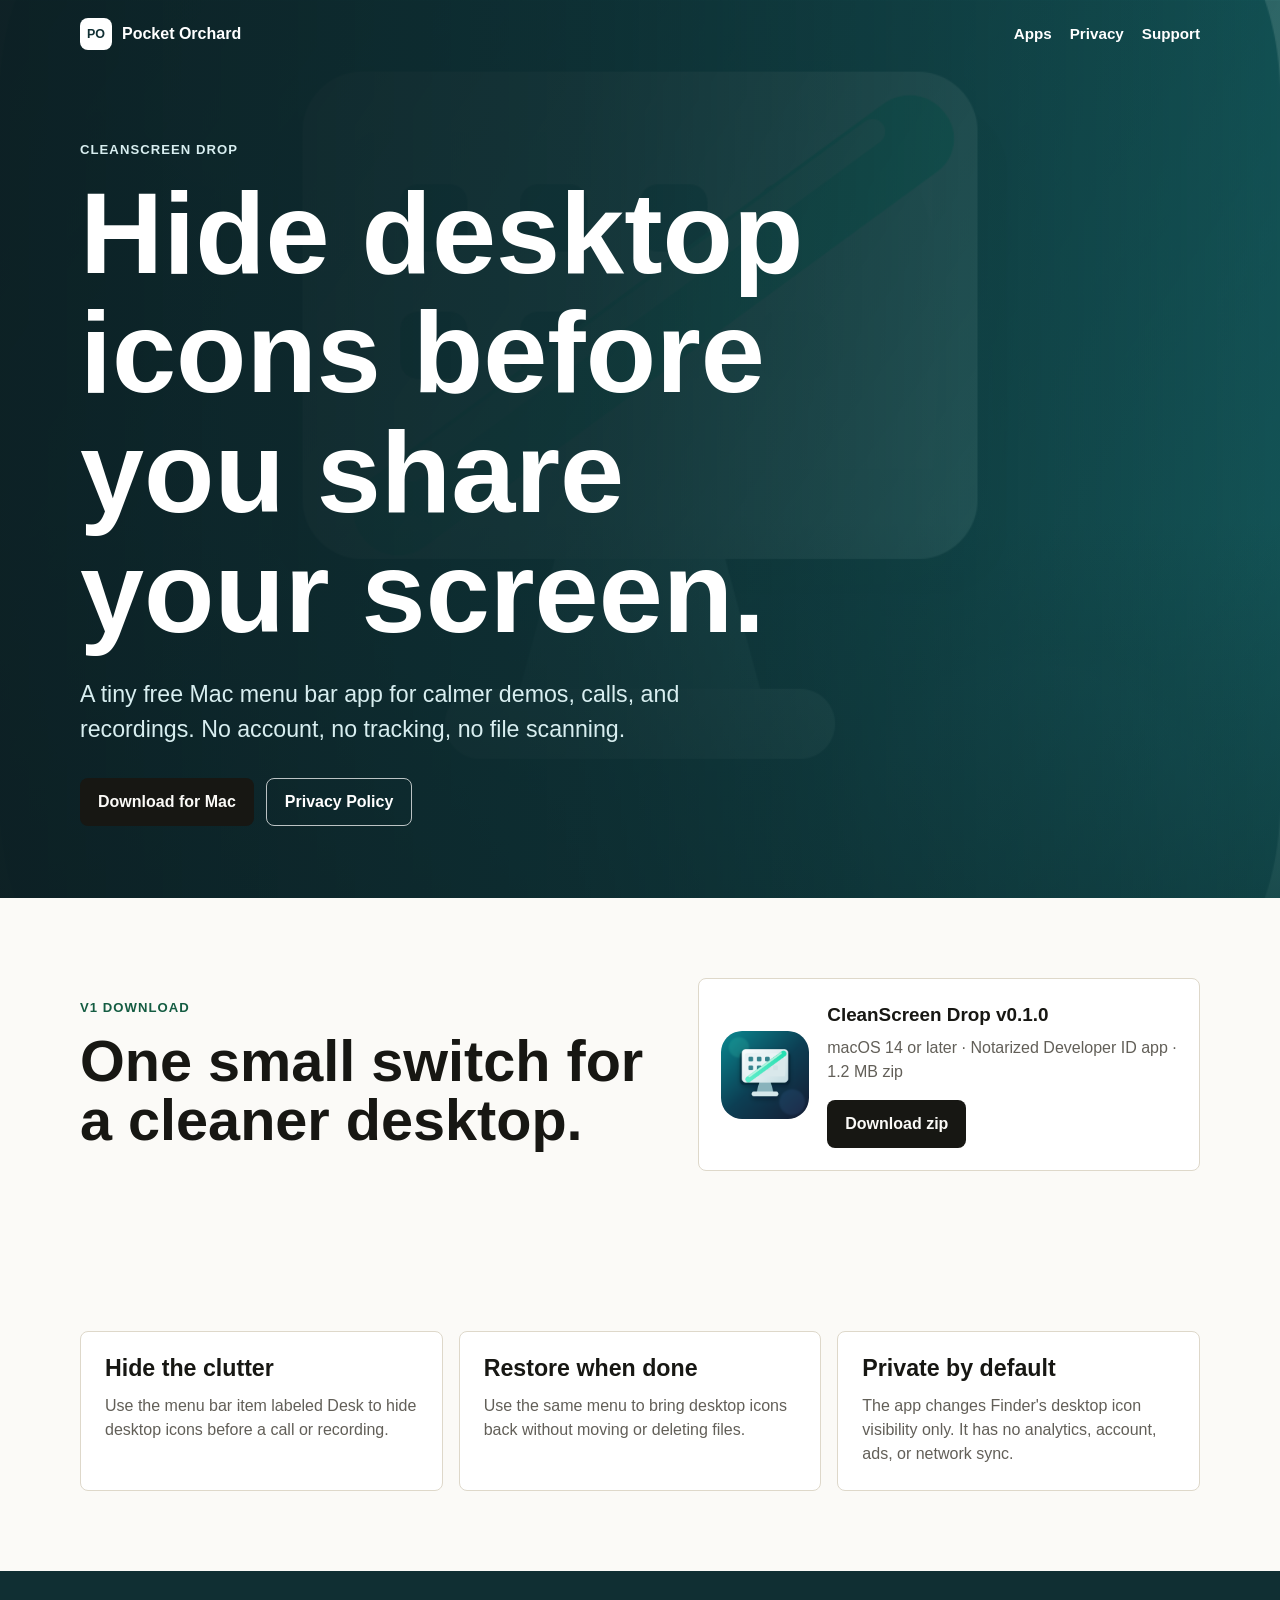
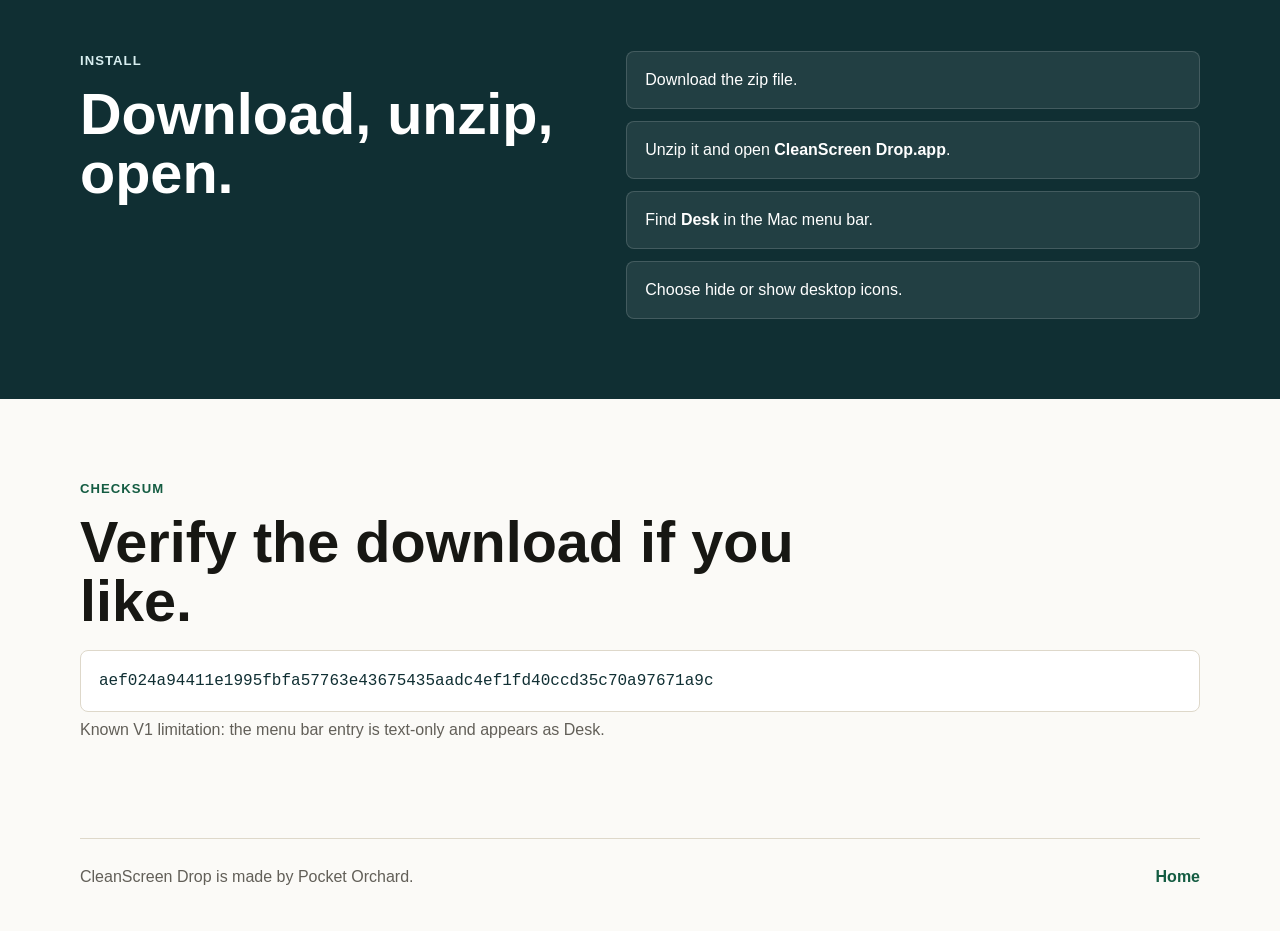
==== apps/cleanscreen-drop/index.html @ 30153945 "Add CleanScreen Drop to Pocket Orchard" ====
<!doctype html>
<html lang="en">
  <head>
    <meta charset="utf-8">
    <meta name="viewport" content="width=device-width, initial-scale=1">
    <title>CleanScreen Drop - Pocket Orchard</title>
    <meta name="description" content="CleanScreen Drop is a tiny free Mac menu bar app that hides and restores desktop icons before screen sharing or recording.">
    <link rel="stylesheet" href="../../styles.css">
  </head>
  <body class="theme-cleanscreen">
    <header class="site-header">
      <a class="brand" href="../../" aria-label="Pocket Orchard home">
        <span class="brand-mark" aria-hidden="true">PO</span>
        <span>Pocket Orchard</span>
      </a>
      <nav class="top-nav" aria-label="Main navigation">
        <a href="../../#apps">Apps</a>
        <a href="privacy.html">Privacy</a>
        <a href="support.html">Support</a>
      </nav>
    </header>

    <main>
      <section class="hero hero-cleanscreen">
        <div class="hero-copy">
          <p class="eyebrow">CleanScreen Drop</p>
          <h1>Hide desktop icons before you share your screen.</h1>
          <p class="lede">
            A tiny free Mac menu bar app for calmer demos, calls, and recordings. No account, no tracking, no file scanning.
          </p>
          <div class="actions" aria-label="CleanScreen Drop links">
            <a class="button primary" href="https://github.com/zhaibin2018/pocket-orchard/releases/download/cleanscreen-drop-v0.1.0/CleanScreen-Drop-v0.1.0-b1-a8a85cc.zip">Download for Mac</a>
            <a class="button secondary" href="privacy.html">Privacy Policy</a>
          </div>
        </div>
      </section>

      <section class="section product-strip">
        <div>
          <p class="eyebrow">V1 download</p>
          <h2>One small switch for a cleaner desktop.</h2>
        </div>
        <div class="download-panel">
          <img class="download-icon" src="../../assets/cleanscreen-drop/icon.png" alt="CleanScreen Drop app icon.">
          <div>
            <p class="download-title">CleanScreen Drop v0.1.0</p>
            <p class="download-meta">macOS 14 or later · Notarized Developer ID app · 1.2 MB zip</p>
            <a class="button primary" href="https://github.com/zhaibin2018/pocket-orchard/releases/download/cleanscreen-drop-v0.1.0/CleanScreen-Drop-v0.1.0-b1-a8a85cc.zip">Download zip</a>
          </div>
        </div>
      </section>

      <section class="section">
        <div class="feature-grid">
          <article>
            <h3>Hide the clutter</h3>
            <p>Use the menu bar item labeled Desk to hide desktop icons before a call or recording.</p>
          </article>
          <article>
            <h3>Restore when done</h3>
            <p>Use the same menu to bring desktop icons back without moving or deleting files.</p>
          </article>
          <article>
            <h3>Private by default</h3>
            <p>The app changes Finder's desktop icon visibility only. It has no analytics, account, ads, or network sync.</p>
          </article>
        </div>
      </section>

      <section class="section detail-band">
        <div>
          <p class="eyebrow">Install</p>
          <h2>Download, unzip, open.</h2>
        </div>
        <ol class="steps">
          <li>Download the zip file.</li>
          <li>Unzip it and open <strong>CleanScreen Drop.app</strong>.</li>
          <li>Find <strong>Desk</strong> in the Mac menu bar.</li>
          <li>Choose hide or show desktop icons.</li>
        </ol>
      </section>

      <section class="section checksum-section">
        <p class="eyebrow">Checksum</p>
        <h2>Verify the download if you like.</h2>
        <code class="checksum">aef024a94411e1995fbfa57763e43675435aadc4ef1fd40ccd35c70a97671a9c</code>
        <p class="fine-print">Known V1 limitation: the menu bar entry is text-only and appears as Desk.</p>
      </section>
    </main>

    <footer class="site-footer">
      <p>CleanScreen Drop is made by Pocket Orchard.</p>
      <p><a href="../../">Home</a></p>
    </footer>
  </body>
</html>
---- styles.css ----
:root {
  color-scheme: light;
  --background: #fbfaf7;
  --foreground: #171713;
  --muted: #625f58;
  --panel: #ffffff;
  --panel-soft: #f2eee5;
  --border: #ded8ca;
  --accent: #2f7d5c;
  --accent-strong: #145c42;
  --coral: #f47662;
  --blue: #2775b8;
  --teal-dark: #102f33;
  --teal: #1e8b8d;
  --sky: #d8eef0;
  --shadow: 0 24px 80px rgba(28, 31, 26, 0.18);
}

* {
  box-sizing: border-box;
}

html {
  scroll-behavior: smooth;
}

body {
  margin: 0;
  background: var(--background);
  color: var(--foreground);
  font-family: -apple-system, BlinkMacSystemFont, "Segoe UI", sans-serif;
  line-height: 1.5;
}

img {
  display: block;
  max-width: 100%;
}

a {
  color: var(--accent-strong);
  font-weight: 700;
  text-decoration: none;
}

a:hover {
  text-decoration: underline;
}

.site-header {
  align-items: center;
  display: flex;
  gap: 24px;
  justify-content: space-between;
  left: 50%;
  padding: 18px 0;
  position: absolute;
  top: 0;
  transform: translateX(-50%);
  width: min(1120px, calc(100% - 40px));
  z-index: 3;
}

.site-header.simple {
  position: static;
  transform: none;
  width: min(960px, calc(100% - 40px));
  margin: 0 auto;
}

.theme-cleanscreen .site-header {
  color: #ffffff;
}

.theme-cleanscreen .brand-mark {
  background: #ffffff;
  color: var(--teal-dark);
}

.brand {
  align-items: center;
  color: inherit;
  display: inline-flex;
  gap: 10px;
  min-width: max-content;
}

.brand-mark {
  align-items: center;
  background: var(--foreground);
  border-radius: 8px;
  color: var(--background);
  display: inline-flex;
  font-size: 0.78rem;
  font-weight: 850;
  height: 32px;
  justify-content: center;
  width: 32px;
}

.top-nav {
  align-items: center;
  display: flex;
  flex-wrap: wrap;
  gap: 18px;
  justify-content: flex-end;
}

.top-nav a {
  color: inherit;
  font-size: 0.95rem;
}

.hero {
  align-items: flex-end;
  background-position: center;
  background-size: cover;
  display: flex;
  min-height: 86svh;
  padding: 140px max(24px, calc((100vw - 1120px) / 2)) 72px;
  position: relative;
}

.hero::before {
  background:
    linear-gradient(90deg, rgba(251, 250, 247, 0.98) 0%, rgba(251, 250, 247, 0.9) 34%, rgba(251, 250, 247, 0.42) 72%, rgba(251, 250, 247, 0.12) 100%),
    linear-gradient(0deg, rgba(251, 250, 247, 0.94) 0%, rgba(251, 250, 247, 0) 32%);
  content: "";
  inset: 0;
  position: absolute;
}

.hero-home {
  background-image: url("assets/tiny-mood-garden/month.jpg");
}

.hero-app {
  background-image: url("assets/tiny-mood-garden/today.jpg");
}

.hero-cleanscreen {
  background:
    linear-gradient(125deg, rgba(15, 45, 50, 0.94), rgba(21, 91, 89, 0.78)),
    url("assets/cleanscreen-drop/icon.png");
  background-position: center;
  background-size: cover;
  color: #ffffff;
}

.hero-cleanscreen::before {
  background:
    linear-gradient(90deg, rgba(12, 30, 34, 0.88) 0%, rgba(13, 43, 47, 0.76) 45%, rgba(18, 96, 96, 0.3) 100%),
    linear-gradient(0deg, rgba(13, 43, 47, 0.72) 0%, rgba(13, 43, 47, 0) 42%);
}

.hero-cleanscreen .eyebrow,
.hero-cleanscreen .lede {
  color: var(--sky);
}

.hero-cleanscreen .button.secondary {
  border-color: rgba(255, 255, 255, 0.72);
  color: #ffffff;
}

.hero-copy {
  max-width: 760px;
  position: relative;
  z-index: 1;
}

.eyebrow {
  color: var(--accent-strong);
  font-size: 0.82rem;
  font-weight: 850;
  letter-spacing: 0.08em;
  margin: 0 0 14px;
  text-transform: uppercase;
}

h1,
h2,
h3 {
  line-height: 1.04;
  margin: 0;
}

h1 {
  font-size: clamp(3.5rem, 9vw, 7.5rem);
  letter-spacing: 0;
}

h2 {
  font-size: clamp(2rem, 4.5vw, 4rem);
  letter-spacing: 0;
  max-width: 820px;
}

h3 {
  font-size: clamp(1.6rem, 3vw, 2.5rem);
  letter-spacing: 0;
}

.lede {
  color: var(--muted);
  font-size: clamp(1.12rem, 2vw, 1.45rem);
  max-width: 660px;
  margin: 24px 0 0;
}

.actions {
  display: flex;
  flex-wrap: wrap;
  gap: 12px;
  margin-top: 32px;
}

.button {
  align-items: center;
  border-radius: 8px;
  display: inline-flex;
  justify-content: center;
  min-height: 48px;
  padding: 0 18px;
}

.button.primary {
  background: var(--foreground);
  color: var(--background);
}

.button.secondary {
  border: 1px solid var(--border);
  color: var(--foreground);
}

.section {
  padding: 80px max(24px, calc((100vw - 1120px) / 2));
}

.section-heading {
  margin-bottom: 34px;
}

.app-feature {
  align-items: center;
  background: var(--panel-soft);
  border: 1px solid var(--border);
  border-radius: 8px;
  display: grid;
  gap: 36px;
  grid-template-columns: minmax(0, 0.95fr) minmax(280px, 1.05fr);
  min-height: 520px;
  overflow: hidden;
  padding: 34px;
}

.app-feature + .app-feature {
  margin-top: 24px;
}

.app-feature-mac {
  background:
    linear-gradient(135deg, rgba(216, 238, 240, 0.82), rgba(255, 255, 255, 0.72)),
    var(--panel);
  border-color: rgba(30, 139, 141, 0.24);
}

.app-kicker {
  color: var(--coral);
  font-weight: 800;
  margin: 0 0 12px;
}

.app-kicker.mac {
  color: var(--teal);
}

.app-copy p {
  color: var(--muted);
  font-size: 1.15rem;
  margin: 18px 0 0;
  max-width: 520px;
}

.link-row {
  display: flex;
  flex-wrap: wrap;
  gap: 18px;
  margin-top: 28px;
}

.device-pair {
  align-items: center;
  display: grid;
  grid-template-columns: 1fr 1fr;
  margin: 0;
  min-height: 480px;
  position: relative;
}

.phone-shot {
  aspect-ratio: 1320 / 2868;
  border: 1px solid rgba(255, 255, 255, 0.2);
  border-radius: 28px;
  box-shadow: var(--shadow);
  height: min(58vw, 620px);
  object-fit: cover;
  object-position: top center;
}

.phone-shot.front {
  justify-self: end;
  position: relative;
  z-index: 2;
}

.phone-shot.back {
  filter: saturate(0.92);
  justify-self: start;
  margin-left: -44px;
  opacity: 0.74;
  transform: translateY(34px) scale(0.88);
}

.mac-preview {
  align-items: center;
  display: grid;
  margin: 0;
  min-height: 420px;
  position: relative;
}

.mac-window {
  align-self: center;
  background: linear-gradient(140deg, #12353a, #1e7272);
  border: 1px solid rgba(255, 255, 255, 0.36);
  border-radius: 8px;
  box-shadow: var(--shadow);
  height: min(38vw, 360px);
  justify-self: center;
  overflow: hidden;
  position: relative;
  width: min(100%, 520px);
}

.mac-window-bar {
  align-items: center;
  background: rgba(8, 25, 29, 0.48);
  display: flex;
  gap: 8px;
  height: 34px;
  padding: 0 14px;
}

.mac-window-bar span {
  background: rgba(255, 255, 255, 0.76);
  border-radius: 999px;
  height: 10px;
  width: 10px;
}

.desktop-grid {
  display: grid;
  gap: 16px;
  grid-template-columns: repeat(3, 64px);
  left: 34px;
  position: absolute;
  top: 72px;
}

.desktop-grid span {
  background: rgba(255, 255, 255, 0.42);
  border-radius: 8px;
  height: 52px;
}

.menu-pill {
  background: rgba(255, 255, 255, 0.92);
  border-radius: 999px;
  color: var(--teal-dark);
  font-weight: 850;
  padding: 9px 16px;
  position: absolute;
  right: 24px;
  top: 50px;
}

.app-icon {
  border-radius: 25%;
  box-shadow: 0 18px 50px rgba(14, 45, 48, 0.34);
  height: 150px;
  justify-self: start;
  margin-left: -70px;
  margin-top: 160px;
  position: relative;
  width: 150px;
}

.feature-grid {
  display: grid;
  gap: 16px;
  grid-template-columns: repeat(3, minmax(0, 1fr));
}

.feature-grid article {
  background: var(--panel);
  border: 1px solid var(--border);
  border-radius: 8px;
  padding: 24px;
}

.feature-grid h3 {
  font-size: 1.45rem;
}

.feature-grid p {
  color: var(--muted);
  margin: 14px 0 0;
}

.product-strip {
  align-items: center;
  display: grid;
  gap: 28px;
  grid-template-columns: minmax(0, 1fr) minmax(320px, 0.85fr);
}

.download-panel {
  align-items: center;
  background: var(--panel);
  border: 1px solid var(--border);
  border-radius: 8px;
  display: flex;
  gap: 18px;
  padding: 22px;
}

.download-icon {
  border-radius: 24%;
  flex: 0 0 auto;
  height: 88px;
  width: 88px;
}

.download-title {
  font-size: 1.18rem;
  font-weight: 850;
  margin: 0;
}

.download-meta,
.fine-print {
  color: var(--muted);
  margin: 6px 0 16px;
}

.detail-band {
  align-items: start;
  background: var(--teal-dark);
  color: #ffffff;
  display: grid;
  gap: 30px;
  grid-template-columns: minmax(0, 0.9fr) minmax(280px, 1fr);
}

.detail-band .eyebrow,
.detail-band p {
  color: var(--sky);
}

.steps {
  counter-reset: steps;
  display: grid;
  gap: 12px;
  list-style: none;
  margin: 0;
  padding: 0;
}

.steps li {
  background: rgba(255, 255, 255, 0.08);
  border: 1px solid rgba(255, 255, 255, 0.15);
  border-radius: 8px;
  padding: 16px 18px;
}

.checksum-section h2 {
  margin-bottom: 18px;
}

.checksum {
  background: var(--panel);
  border: 1px solid var(--border);
  border-radius: 8px;
  color: var(--teal-dark);
  display: block;
  font-family: ui-monospace, SFMono-Regular, Menlo, Monaco, Consolas, monospace;
  overflow-wrap: anywhere;
  padding: 18px;
}

.document-page {
  margin: 0 auto;
  width: min(960px, calc(100% - 40px));
}

.document-hero {
  padding: 86px 0 44px;
}

.document-hero h1 {
  font-size: clamp(3.2rem, 8vw, 6rem);
}

.document-body {
  border-top: 1px solid var(--border);
  padding: 34px 0 86px;
}

.document-body h2 {
  font-size: 1.45rem;
  margin: 34px 0 10px;
}

.document-body h2:first-child {
  margin-top: 0;
}

.document-body p {
  color: var(--muted);
  font-size: 1.08rem;
  margin: 0 0 14px;
  max-width: 760px;
}

.site-footer {
  align-items: center;
  border-top: 1px solid var(--border);
  color: var(--muted);
  display: flex;
  flex-wrap: wrap;
  gap: 16px;
  justify-content: space-between;
  margin: 0 auto;
  padding: 26px 0 42px;
  width: min(1120px, calc(100% - 40px));
}

.site-footer p {
  margin: 0;
}

@media (max-width: 760px) {
  .site-header,
  .site-header.simple,
  .site-footer {
    width: min(100% - 28px, 1120px);
  }

  .site-header {
    align-items: flex-start;
    flex-direction: column;
    gap: 12px;
  }

  .top-nav {
    justify-content: flex-start;
  }

  .hero {
    min-height: 84svh;
    padding: 154px 14px 48px;
  }

  .hero::before {
    background:
      linear-gradient(0deg, rgba(251, 250, 247, 0.98) 0%, rgba(251, 250, 247, 0.92) 52%, rgba(251, 250, 247, 0.32) 100%),
      linear-gradient(90deg, rgba(251, 250, 247, 0.96) 0%, rgba(251, 250, 247, 0.34) 100%);
  }

  .hero-cleanscreen::before {
    background:
      linear-gradient(0deg, rgba(12, 30, 34, 0.92) 0%, rgba(12, 30, 34, 0.82) 58%, rgba(18, 96, 96, 0.4) 100%),
      linear-gradient(90deg, rgba(12, 30, 34, 0.92) 0%, rgba(12, 30, 34, 0.34) 100%);
  }

  .section {
    padding: 56px 14px;
  }

  .app-feature {
    grid-template-columns: 1fr;
    padding: 24px;
  }

  .product-strip,
  .detail-band {
    grid-template-columns: 1fr;
  }

  .device-pair {
    min-height: 430px;
  }

  .phone-shot {
    border-radius: 22px;
    height: 410px;
  }

  .phone-shot.back {
    margin-left: -32px;
  }

  .mac-preview {
    min-height: 320px;
  }

  .mac-window {
    height: 280px;
    justify-self: center;
    width: 100%;
  }

  .desktop-grid {
    gap: 12px;
    grid-template-columns: repeat(3, 48px);
  }

  .desktop-grid span {
    height: 42px;
  }

  .app-icon {
    height: 104px;
    margin-left: 24px;
    margin-top: -110px;
    width: 104px;
  }

  .feature-grid {
    grid-template-columns: 1fr;
  }

  .document-page {
    width: min(100% - 28px, 960px);
  }
}
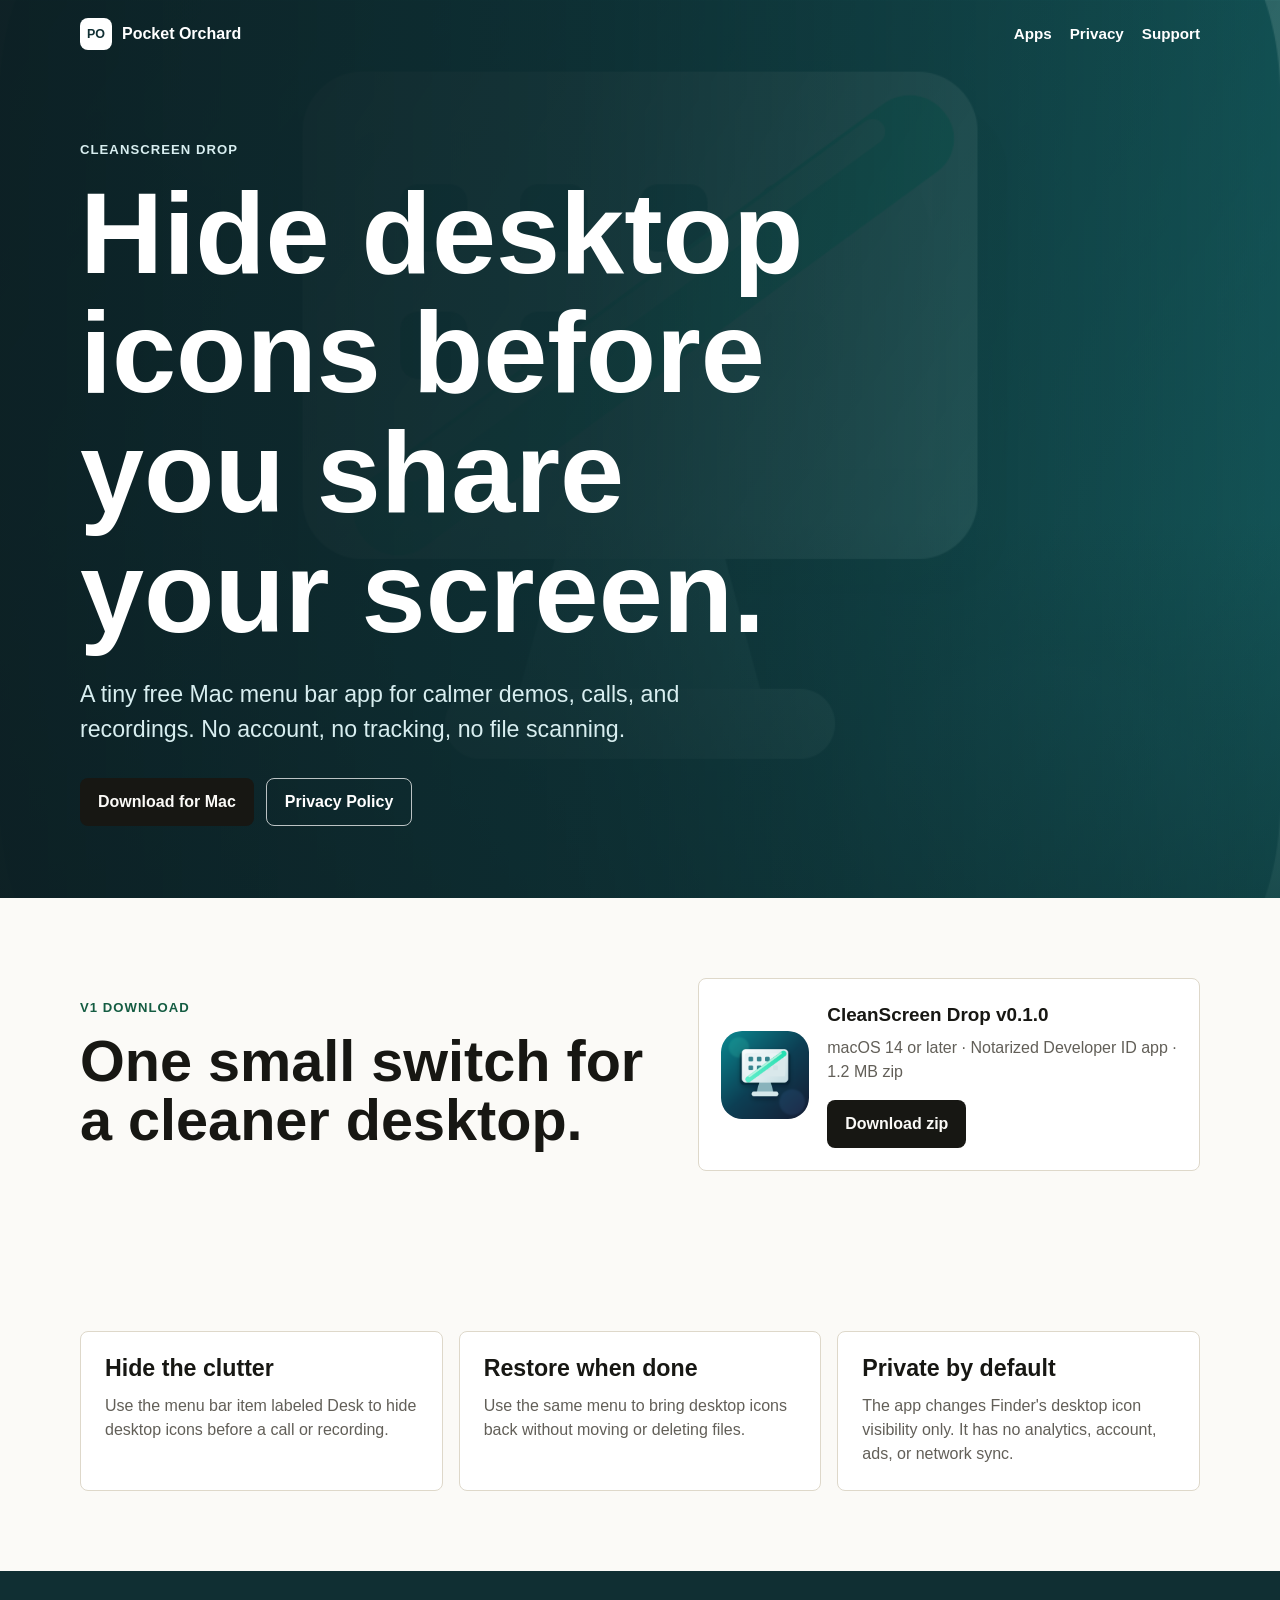
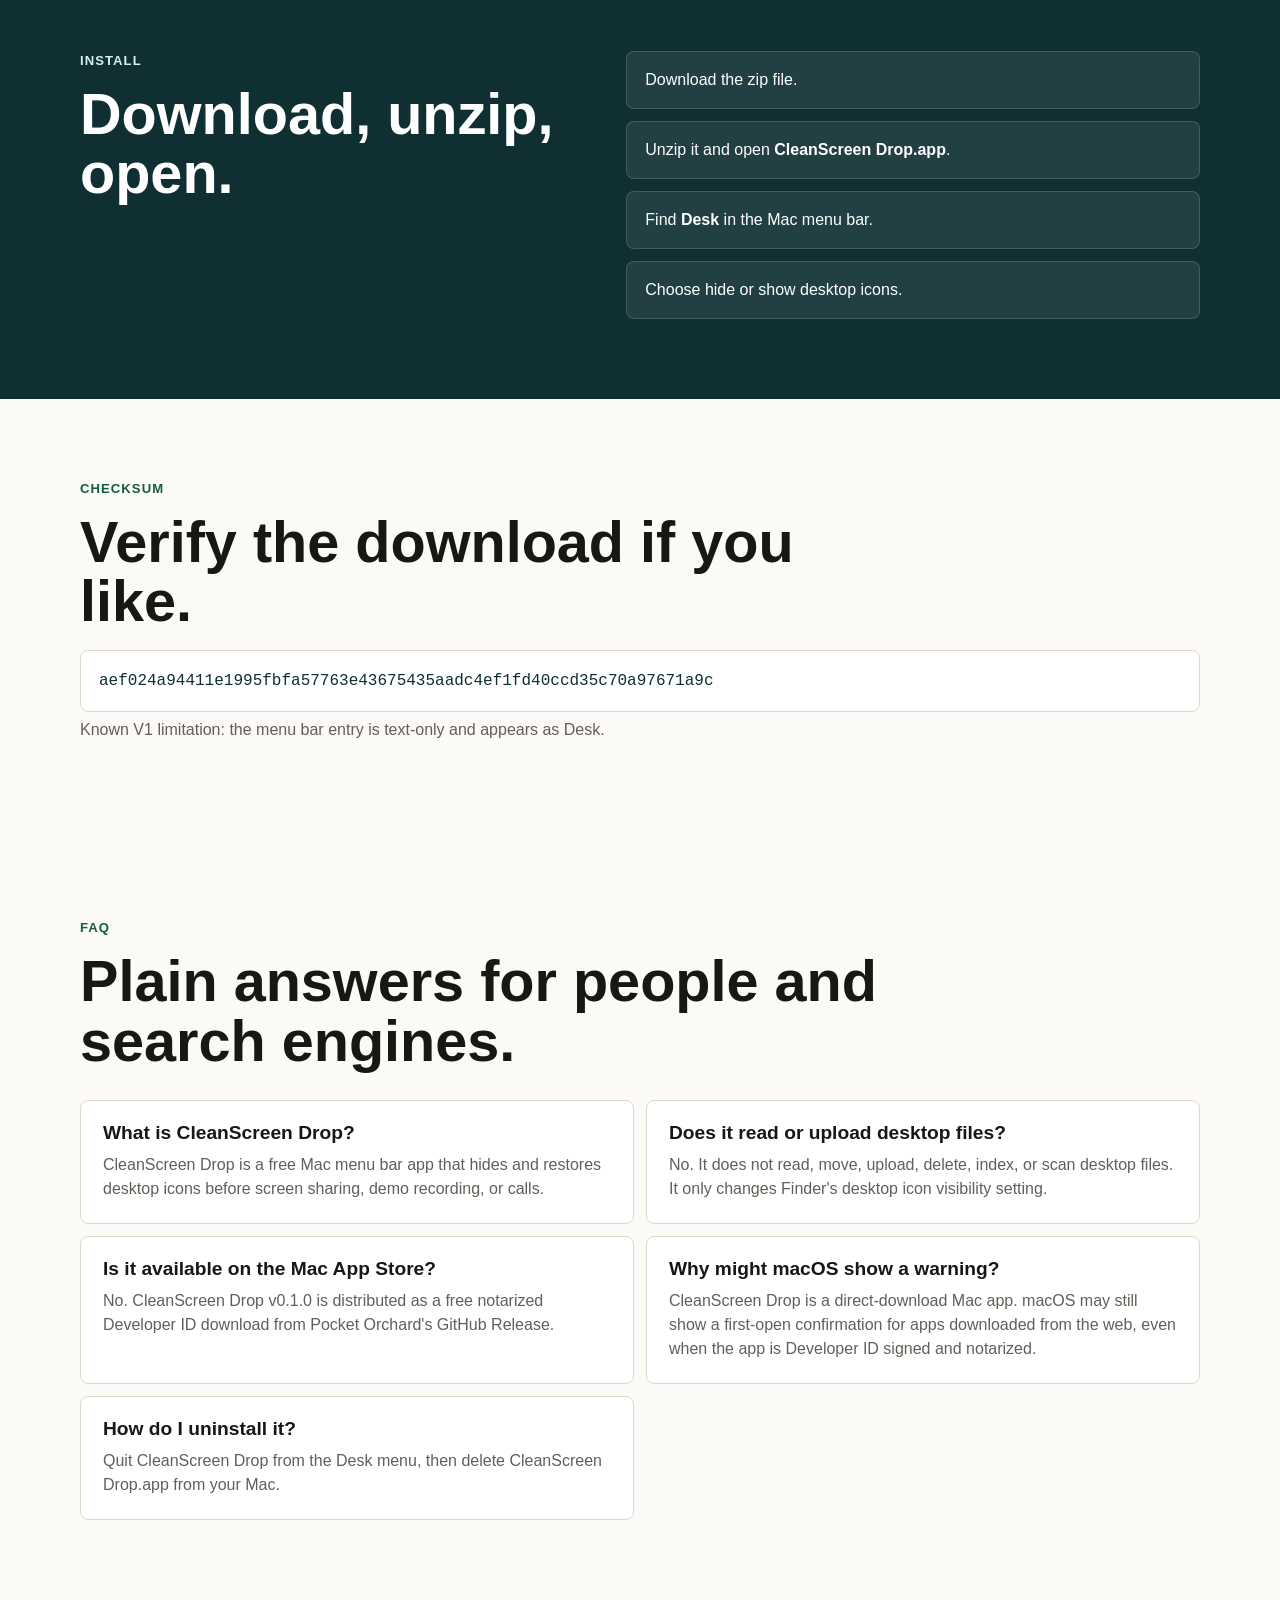
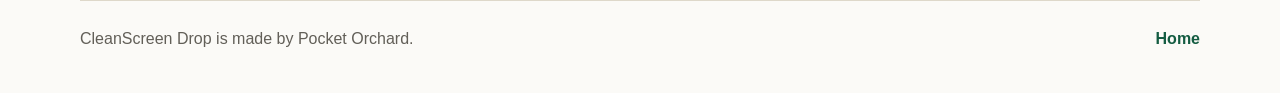
==== commit e6b84e1e: "Add CleanScreen FAQ structured data" ====
--- a/apps/cleanscreen-drop/index.html
+++ b/apps/cleanscreen-drop/index.html
@@ -3,9 +3,91 @@
   <head>
     <meta charset="utf-8">
     <meta name="viewport" content="width=device-width, initial-scale=1">
-    <title>CleanScreen Drop - Pocket Orchard</title>
-    <meta name="description" content="CleanScreen Drop is a tiny free Mac menu bar app that hides and restores desktop icons before screen sharing or recording.">
+    <title>CleanScreen Drop - Hide Desktop Icons Before Screen Sharing</title>
+    <meta name="description" content="CleanScreen Drop is a free Mac menu bar app that hides and restores desktop icons before screen sharing, demo recording, or calls. No account, tracking, or file scanning.">
+    <link rel="canonical" href="https://zhaibin2018.github.io/pocket-orchard/apps/cleanscreen-drop/">
+    <meta property="og:type" content="website">
+    <meta property="og:title" content="CleanScreen Drop">
+    <meta property="og:description" content="A free Mac menu bar app that hides desktop icons before screen sharing or recording.">
+    <meta property="og:url" content="https://zhaibin2018.github.io/pocket-orchard/apps/cleanscreen-drop/">
+    <meta property="og:image" content="https://zhaibin2018.github.io/pocket-orchard/assets/cleanscreen-drop/icon.png">
+    <meta name="twitter:card" content="summary">
+    <meta name="twitter:title" content="CleanScreen Drop">
+    <meta name="twitter:description" content="Hide desktop icons before screen sharing or recording on Mac.">
+    <meta name="twitter:image" content="https://zhaibin2018.github.io/pocket-orchard/assets/cleanscreen-drop/icon.png">
     <link rel="stylesheet" href="../../styles.css">
+    <script type="application/ld+json">
+      {
+        "@context": "https://schema.org",
+        "@type": "SoftwareApplication",
+        "name": "CleanScreen Drop",
+        "applicationCategory": "UtilitiesApplication",
+        "operatingSystem": "macOS 14 or later",
+        "softwareVersion": "0.1.0",
+        "description": "A free Mac menu bar app that hides and restores desktop icons before screen sharing, demo recording, or calls.",
+        "url": "https://zhaibin2018.github.io/pocket-orchard/apps/cleanscreen-drop/",
+        "downloadUrl": "https://github.com/zhaibin2018/pocket-orchard/releases/download/cleanscreen-drop-v0.1.0/CleanScreen-Drop-v0.1.0-b1-a8a85cc.zip",
+        "image": "https://zhaibin2018.github.io/pocket-orchard/assets/cleanscreen-drop/icon.png",
+        "offers": {
+          "@type": "Offer",
+          "price": "0",
+          "priceCurrency": "USD"
+        },
+        "publisher": {
+          "@type": "Organization",
+          "name": "Pocket Orchard",
+          "url": "https://zhaibin2018.github.io/pocket-orchard/"
+        }
+      }
+    </script>
+    <script type="application/ld+json">
+      {
+        "@context": "https://schema.org",
+        "@type": "FAQPage",
+        "mainEntity": [
+          {
+            "@type": "Question",
+            "name": "What is CleanScreen Drop?",
+            "acceptedAnswer": {
+              "@type": "Answer",
+              "text": "CleanScreen Drop is a free Mac menu bar app that hides and restores desktop icons before screen sharing, demo recording, or calls."
+            }
+          },
+          {
+            "@type": "Question",
+            "name": "Does CleanScreen Drop read or upload desktop files?",
+            "acceptedAnswer": {
+              "@type": "Answer",
+              "text": "No. CleanScreen Drop does not read, move, upload, delete, index, or scan desktop files. It only changes Finder's desktop icon visibility setting."
+            }
+          },
+          {
+            "@type": "Question",
+            "name": "Is CleanScreen Drop available on the Mac App Store?",
+            "acceptedAnswer": {
+              "@type": "Answer",
+              "text": "No. CleanScreen Drop v0.1.0 is distributed as a free notarized Developer ID download from Pocket Orchard's GitHub Release."
+            }
+          },
+          {
+            "@type": "Question",
+            "name": "Why might macOS show a warning when opening CleanScreen Drop?",
+            "acceptedAnswer": {
+              "@type": "Answer",
+              "text": "CleanScreen Drop is a direct-download Mac app. macOS may still show a first-open confirmation for apps downloaded from the web, even when the app is Developer ID signed and notarized."
+            }
+          },
+          {
+            "@type": "Question",
+            "name": "How do I uninstall CleanScreen Drop?",
+            "acceptedAnswer": {
+              "@type": "Answer",
+              "text": "Quit CleanScreen Drop from the Desk menu, then delete CleanScreen Drop.app from your Mac."
+            }
+          }
+        ]
+      }
+    </script>
   </head>
   <body class="theme-cleanscreen">
     <header class="site-header">
@@ -86,6 +168,33 @@
         <code class="checksum">aef024a94411e1995fbfa57763e43675435aadc4ef1fd40ccd35c70a97671a9c</code>
         <p class="fine-print">Known V1 limitation: the menu bar entry is text-only and appears as Desk.</p>
       </section>
+
+      <section class="section faq-section">
+        <p class="eyebrow">FAQ</p>
+        <h2>Plain answers for people and search engines.</h2>
+        <div class="faq-list">
+          <article>
+            <h3>What is CleanScreen Drop?</h3>
+            <p>CleanScreen Drop is a free Mac menu bar app that hides and restores desktop icons before screen sharing, demo recording, or calls.</p>
+          </article>
+          <article>
+            <h3>Does it read or upload desktop files?</h3>
+            <p>No. It does not read, move, upload, delete, index, or scan desktop files. It only changes Finder's desktop icon visibility setting.</p>
+          </article>
+          <article>
+            <h3>Is it available on the Mac App Store?</h3>
+            <p>No. CleanScreen Drop v0.1.0 is distributed as a free notarized Developer ID download from Pocket Orchard's GitHub Release.</p>
+          </article>
+          <article>
+            <h3>Why might macOS show a warning?</h3>
+            <p>CleanScreen Drop is a direct-download Mac app. macOS may still show a first-open confirmation for apps downloaded from the web, even when the app is Developer ID signed and notarized.</p>
+          </article>
+          <article>
+            <h3>How do I uninstall it?</h3>
+            <p>Quit CleanScreen Drop from the Desk menu, then delete CleanScreen Drop.app from your Mac.</p>
+          </article>
+        </div>
+      </section>
     </main>
 
     <footer class="site-footer">
--- a/styles.css
+++ b/styles.css
@@ -500,6 +500,32 @@
   padding: 18px;
 }
 
+.faq-section h2 {
+  margin-bottom: 28px;
+}
+
+.faq-list {
+  display: grid;
+  gap: 12px;
+  grid-template-columns: repeat(2, minmax(0, 1fr));
+}
+
+.faq-list article {
+  background: var(--panel);
+  border: 1px solid var(--border);
+  border-radius: 8px;
+  padding: 22px;
+}
+
+.faq-list h3 {
+  font-size: 1.2rem;
+}
+
+.faq-list p {
+  color: var(--muted);
+  margin: 10px 0 0;
+}
+
 .document-page {
   margin: 0 auto;
   width: min(960px, calc(100% - 40px));
@@ -642,6 +668,10 @@
     grid-template-columns: 1fr;
   }
 
+  .faq-list {
+    grid-template-columns: 1fr;
+  }
+
   .document-page {
     width: min(100% - 28px, 960px);
   }
